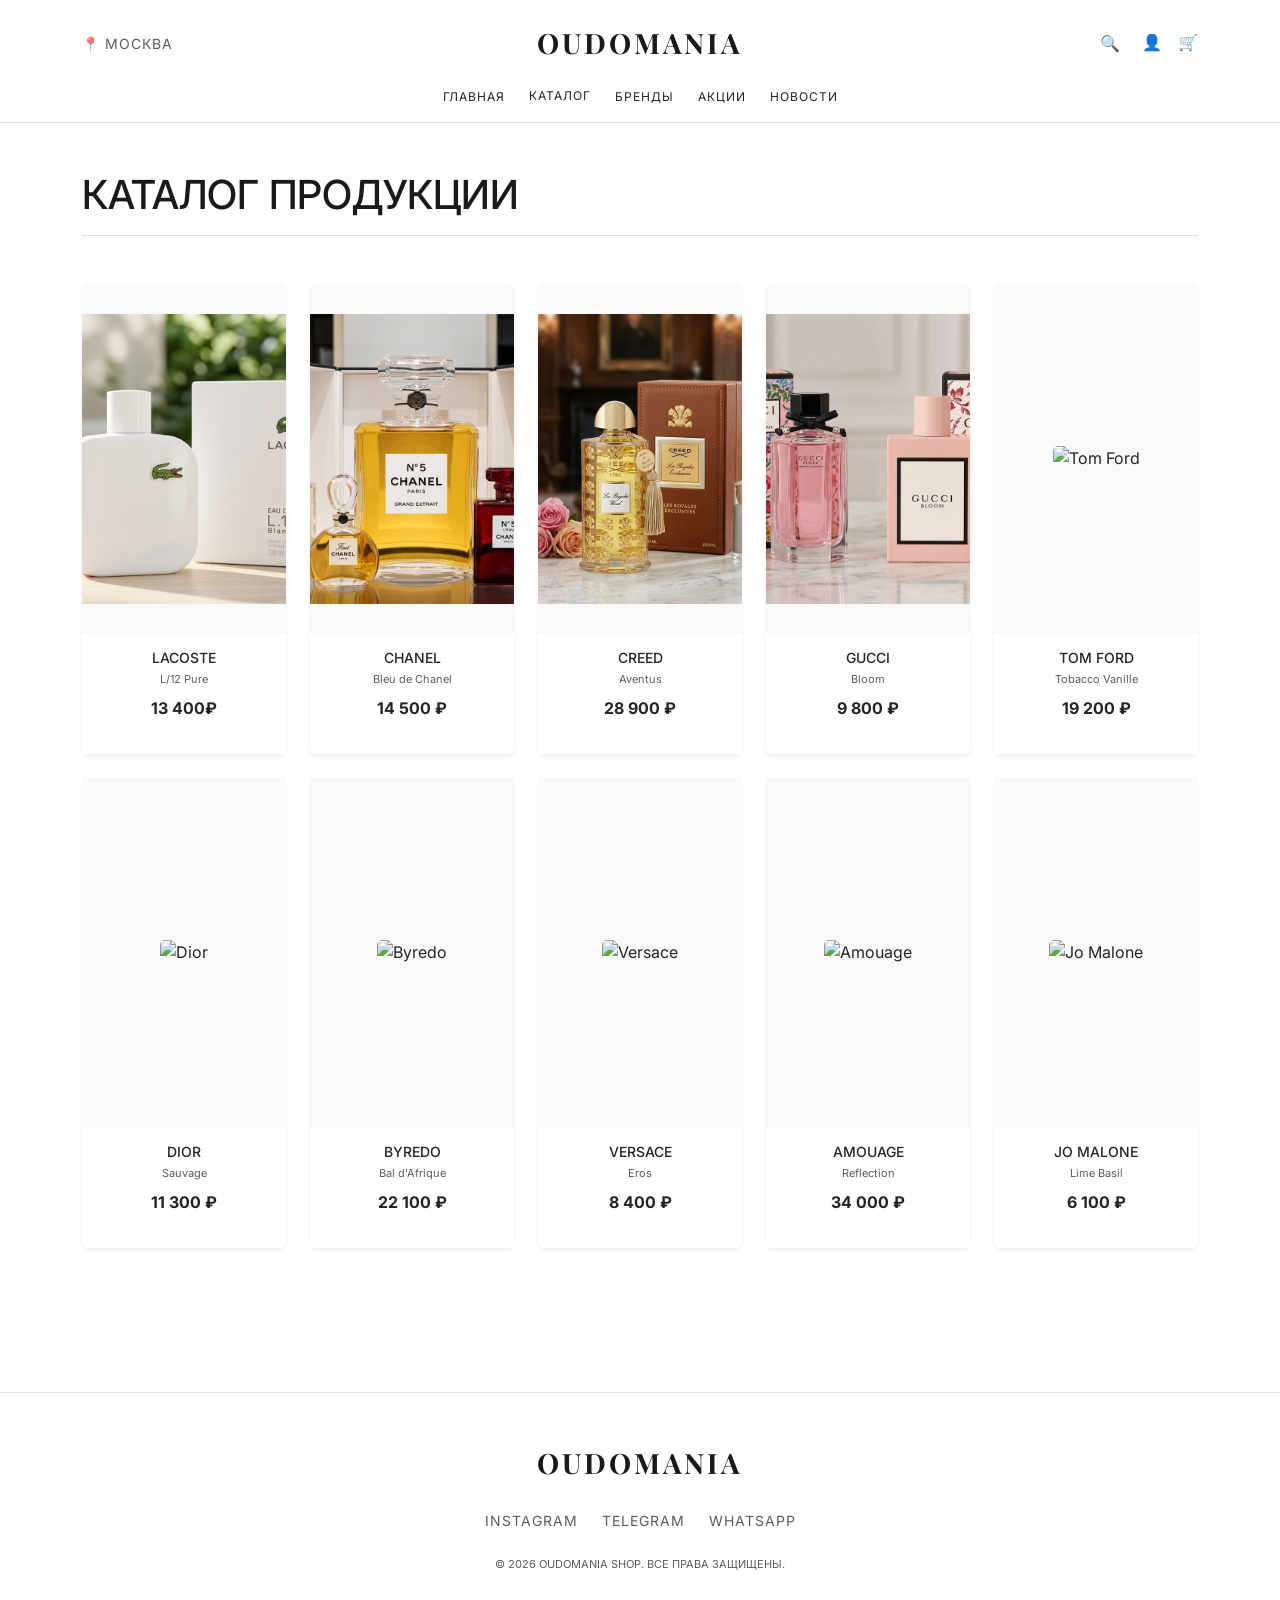
==== Oudomania/Oudomania shop/pages/catalog.html @ a00db02e "lessons" ====
<!DOCTYPE html>
<html lang="ru">
<head>
    <meta charset="UTF-8">
    <meta name="viewport" content="width=device-width, initial-scale=1.0">
    <title>Каталог | Oudomania</title>
    <link rel="icon" type="image/jpeg" href="../img/Абоки.jpeg">
    <link href="https://cdn.jsdelivr.net/npm/bootstrap@5.3.3/dist/css/bootstrap.min.css" rel="stylesheet">
    <link rel="stylesheet" href="../style/main.css">
</head>
<body>

    <header class="header bg-white border-bottom sticky-top">
        <nav class="navbar navbar-light py-3">
            <div class="container">
                <div class="d-flex align-items-center justify-content-between w-100 flex-nowrap">
                    <div class="flex-grow-1" style="flex-basis: 0;">
                        <span class="text-muted small text-uppercase" style="letter-spacing: 1px;">📍 Москва</span>
                    </div>

                    <a class="navbar-brand mx-auto logo" href="../templates/index.html" style="text-decoration: none; color: inherit; margin: 0;">Oudomania</a>

                    <div class="d-flex gap-3 flex-grow-1 justify-content-end" style="flex-basis: 0;">
                        <button class="icon-btn border-0 bg-transparent">🔍</button>
                        <a href="profile.html" class="icon-btn text-decoration-none">👤</a>
                        <a href="cart.html" href="../templates/cart.html" class="icon-btn text-decoration-none">🛒</a>
                    </div>
                </div>

                <div class="w-100 mt-3">
                    <ul class="nav justify-content-center text-uppercase gap-4" style="font-size: 13px; list-style: none; padding: 0; display: flex; flex-wrap: nowrap;">
                        <li class="nav-item"><a class="nav-link p-0 text-dark" href="../templates/index.html">главная</a></li>
                        <li class="nav-item"><a class="nav-link p-0 text-dark active" href="catalog.html">каталог</a></li>
                        <li class="nav-item"><a class="nav-link p-0 text-dark" href="brands.html">бренды</a></li>
                        <li class="nav-item"><a class="nav-link p-0 text-dark" href="stocks.html">акции</a></li>
                        <li class="nav-item"><a class="nav-link p-0 text-dark" href="../pages/news.html">Новости</a></li>
                    </ul>
                </div>
            </div>
        </nav>
    </header>

    <main class="container py-5">
        <h1 class="text-uppercase mb-5 border-bottom pb-3">Каталог продукции</h1>
        
        <div class="row row-cols-1 row-cols-md-3 row-cols-lg-5 g-4 mb-5">
            
            <div class="col">
                <div class="card border-0 shadow-sm h-100 hover-up" data-bs-toggle="modal" data-bs-target="#authModal" style="cursor: pointer;">
                    <div class="card-img-wrapper">
                        <img src="../img/Lois.png" class="card-img-top" alt="Lacoste">
                    </div>
                    <div class="card-body text-center">
                        <h6 class="text-uppercase small mb-1">Lacoste</h6>
                        <p class="text-muted mb-2" style="font-size: 11px;">L/12 Pure</p>
                        <p class="fw-bold">13 400₽</p>
                    </div>
                </div>
            </div>

            <div class="col">
                <div class="card border-0 shadow-sm h-100 hover-up" data-bs-toggle="modal" data-bs-target="#authModal" style="cursor: pointer;">
                    <div class="card-img-wrapper">
                        <img src="../img/Chanel.png" class="card-img-top" alt="Chanel">
                    </div>
                    <div class="card-body text-center">
                        <h6 class="text-uppercase small mb-1">Chanel</h6>
                        <p class="text-muted mb-2" style="font-size: 11px;">Bleu de Chanel</p>
                        <p class="fw-bold">14 500 ₽</p>
                    </div>
                </div>
            </div>

            <div class="col">
                <div class="card border-0 shadow-sm h-100 hover-up" data-bs-toggle="modal" data-bs-target="#authModal" style="cursor: pointer;">
                    <div class="card-img-wrapper">
                        <img src="../img/Creed.png" class="card-img-top" alt="Creed">
                    </div>
                    <div class="card-body text-center">
                        <h6 class="text-uppercase small mb-1">Creed</h6>
                        <p class="text-muted mb-2" style="font-size: 11px;">Aventus</p>
                        <p class="fw-bold">28 900 ₽</p>
                    </div>
                </div>
            </div>

            <div class="col">
                <div class="card border-0 shadow-sm h-100 hover-up" data-bs-toggle="modal" data-bs-target="#authModal" style="cursor: pointer;">
                    <div class="card-img-wrapper">
                        <img src="../img/Gucci.png" class="card-img-top" alt="Gucci">
                    </div>
                    <div class="card-body text-center">
                        <h6 class="text-uppercase small mb-1">Gucci</h6>
                        <p class="text-muted mb-2" style="font-size: 11px;">Bloom</p>
                        <p class="fw-bold">9 800 ₽</p>
                    </div>
                </div>
            </div>

            <div class="col">
                <div class="card border-0 shadow-sm h-100 hover-up" data-bs-toggle="modal" data-bs-target="#authModal" style="cursor: pointer;">
                    <div class="card-img-wrapper">
                        <img src="../img/том форд.png" class="card-img-top" alt="Tom Ford">
                    </div>
                    <div class="card-body text-center">
                        <h6 class="text-uppercase small mb-1">Tom Ford</h6>
                        <p class="text-muted mb-2" style="font-size: 11px;">Tobacco Vanille</p>
                        <p class="fw-bold">19 200 ₽</p>
                    </div>
                </div>
            </div>

            <div class="col">
                <div class="card border-0 shadow-sm h-100 hover-up" data-bs-toggle="modal" data-bs-target="#authModal" style="cursor: pointer;">
                    <div class="card-img-wrapper">
                        <img src="../img/default-perfume.png" class="card-img-top" alt="Dior">
                    </div>
                    <div class="card-body text-center">
                        <h6 class="text-uppercase small mb-1">Dior</h6>
                        <p class="text-muted mb-2" style="font-size: 11px;">Sauvage</p>
                        <p class="fw-bold">11 300 ₽</p>
                    </div>
                </div>
            </div>

            <div class="col">
                <div class="card border-0 shadow-sm h-100 hover-up" data-bs-toggle="modal" data-bs-target="#authModal" style="cursor: pointer;">
                    <div class="card-img-wrapper">
                        <img src="../img/default-perfume.png" class="card-img-top" alt="Byredo">
                    </div>
                    <div class="card-body text-center">
                        <h6 class="text-uppercase small mb-1">Byredo</h6>
                        <p class="text-muted mb-2" style="font-size: 11px;">Bal d'Afrique</p>
                        <p class="fw-bold">22 100 ₽</p>
                    </div>
                </div>
            </div>

            <div class="col">
                <div class="card border-0 shadow-sm h-100 hover-up" data-bs-toggle="modal" data-bs-target="#authModal" style="cursor: pointer;">
                    <div class="card-img-wrapper">
                        <img src="../img/default-perfume.png" class="card-img-top" alt="Versace">
                    </div>
                    <div class="card-body text-center">
                        <h6 class="text-uppercase small mb-1">Versace</h6>
                        <p class="text-muted mb-2" style="font-size: 11px;">Eros</p>
                        <p class="fw-bold">8 400 ₽</p>
                    </div>
                </div>
            </div>

            <div class="col">
                <div class="card border-0 shadow-sm h-100 hover-up" data-bs-toggle="modal" data-bs-target="#authModal" style="cursor: pointer;">
                    <div class="card-img-wrapper">
                        <img src="../img/default-perfume.png" class="card-img-top" alt="Amouage">
                    </div>
                    <div class="card-body text-center">
                        <h6 class="text-uppercase small mb-1">Amouage</h6>
                        <p class="text-muted mb-2" style="font-size: 11px;">Reflection</p>
                        <p class="fw-bold">34 000 ₽</p>
                    </div>
                </div>
            </div>

            <div class="col">
                <div class="card border-0 shadow-sm h-100 hover-up" data-bs-toggle="modal" data-bs-target="#authModal" style="cursor: pointer;">
                    <div class="card-img-wrapper">
                        <img src="../img/default-perfume.png" class="card-img-top" alt="Jo Malone">
                    </div>
                    <div class="card-body text-center">
                        <h6 class="text-uppercase small mb-1">Jo Malone</h6>
                        <p class="text-muted mb-2" style="font-size: 11px;">Lime Basil</p>
                        <p class="fw-bold">6 100 ₽</p>
                    </div>
                </div>
            </div>

        </div>

    </main>

    <div class="modal fade" id="authModal" tabindex="-1" aria-hidden="true">
        <div class="modal-dialog modal-dialog-centered">
            <div class="modal-content rounded-0">
                <div class="modal-body p-5">
                    <div class="text-end">
                        <button type="button" class="btn-close" data-bs-dismiss="modal" aria-label="Close"></button>
                    </div>
                    <div class="text-center mb-4">
                        <h4 class="text-uppercase fw-bold mb-3" style="letter-spacing: 2px;">Присоединяйтесь</h4>
                        <p class="text-muted small">Войдите или создайте аккаунт, чтобы просмотреть подробные характеристики аромата и оформить заказ.</p>
                    </div>
                    <form class="needs-validation" novalidate>
                        <div class="mb-3">
                            <input type="email" class="form-control form-control-lg fs-6" placeholder="Email" required>
                        </div>
                        <div class="mb-4">
                            <input type="password" class="form-control form-control-lg fs-6" placeholder="Пароль" required>
                        </div>
                        <button type="submit" class="btn btn-dark w-100 py-3 text-uppercase small">Войти в кабинет</button>
                    </form>
                    <div class="mt-4 pt-3 border-top text-center">
                        <a href="#" class="text-muted small text-decoration-none">У меня еще нет аккаунта</a>
                    </div>
                </div>
            </div>
        </div>
    </div>

    <footer class="footer bg-white border-top py-5 text-center mt-5">
    <div class="container">
        <div class="logo mb-4">Oudomania</div>
        <div class="d-flex justify-content-center gap-4 mb-4 small text-uppercase" style="letter-spacing: 1px;">
            <a href="https://instagram.com/ТВОЙ_НИК" class="text-muted text-decoration-none" target="_blank">Instagram</a>
            <a href="https://t.me/AirParfum_bot" class="text-muted text-decoration-none" target="_blank">Telegram</a>
            <a href="https://wa.me/79000000000" class="text-muted text-decoration-none" target="_blank">WhatsApp</a>
        </div>
        <p class="text-muted" style="font-size: 11px;">© 2026 OUDOMANIA SHOP. ВСЕ ПРАВА ЗАЩИЩЕНЫ.</p>
    </div>
</footer>

    <script src="https://cdn.jsdelivr.net/npm/bootstrap@5.3.3/dist/js/bootstrap.bundle.min.js"></script>
    <script>
        (function () {
            'use strict'
            var forms = document.querySelectorAll('.needs-validation')
            Array.prototype.slice.call(forms).forEach(function (form) {
                form.addEventListener('submit', function (event) {
                    if (!form.checkValidity()) {
                        event.preventDefault()
                        event.stopPropagation()
                    }
                    form.classList.add('was-validated')
                }, false)
            })
        })()
    </script>
</body>
</html>
---- Oudomania/Oudomania shop/style/main.css ----
@import url('https://fonts.googleapis.com/css2?family=Inter:wght@300;400;600&family=Playfair+Display:ital,wght@0,400;1,700&display=swap');

:root {
    --main-font: 'Inter', sans-serif;
    --accent-font: 'Playfair Display', serif;
    --dark: #1a1a1a;
}

* {
    box-sizing: border-box;
}

body {
    font-family: var(--main-font);
    color: var(--dark);
    overflow-x: hidden;
    line-height: 1.6;
}

.logo {
    font-family: var(--accent-font);
    font-size: 28px;
    letter-spacing: 3px;
    text-transform: uppercase;
    font-weight: bold;
    text-decoration: none;
    color: var(--dark) !important;
}

.nav a {
    text-decoration: none;
    color: #888;
    font-size: 12px;
    text-transform: uppercase;
    letter-spacing: 1px;
    transition: all 0.3s ease;
}

.nav a:hover, .nav a.active {
    color: var(--dark);
    transform: translateY(-1px);
}

.hero-banner {
    background-color: #f5f5f5;
    background-size: cover;
    background-position: center; 
    height: 80vh;
    display: flex;
    align-items: center;
}

.card {
    transition: transform 0.4s cubic-bezier(0.165, 0.84, 0.44, 1), box-shadow 0.4s ease;
    border: none !important;
    background: transparent;
}

.card:hover {
    transform: translateY(-10px);
    box-shadow: 0 20px 40px rgba(0,0,0,0.08) !important;
}

.card-img-wrapper {
    height: 350px;
    display: flex;
    align-items: center;
    justify-content: center;
    overflow: hidden;
    padding: 30px;
    background-color: #f9f9f9;
}

.card-img-top {
    max-height: 100%;
    width: auto;
    object-fit: contain;
    transition: transform 0.6s ease;
}

.card:hover .card-img-top {
    transform: scale(1.1);
}

.modal-content {
    border-radius: 0;
    border: none;
    box-shadow: 0 25px 50px rgba(0,0,0,0.1);
}

.form-control {
    border-radius: 0;
    border-width: 0 0 1px 0;
    padding: 12px 0;
    background: transparent;
}

.form-control:focus {
    box-shadow: none;
    border-color: var(--dark);
}

.btn-dark {
    background: var(--dark);
    border-radius: 0;
    border: none;
    padding: 15px;
    text-transform: uppercase;
    font-size: 12px;
    letter-spacing: 2px;
    transition: 0.3s;
}

.btn-dark:hover {
    background: #333;
}

.brand-letter {
    font-family: var(--accent-font);
    font-size: 2.5rem;
    border-bottom: 1px solid #eee;
    margin-bottom: 1.5rem;
}

.brand-link {
    color: #666;
    text-decoration: none;
    display: block;
    margin-bottom: 8px;
    text-transform: uppercase;
    font-size: 0.85rem;
    transition: 0.3s;
}

.brand-link:hover {
    color: var(--dark);
    padding-left: 5px;
}

.footer-links a {
    text-decoration: none;
    color: #6c757d;
    transition: color 0.2s;
}

.footer-links a:hover {
    color: var(--dark);
}

@media (max-width: 768px) {
    .hero-banner { height: 400px; }
    .card-img-wrapper { height: 250px; }
    .logo { font-size: 22px; }
}
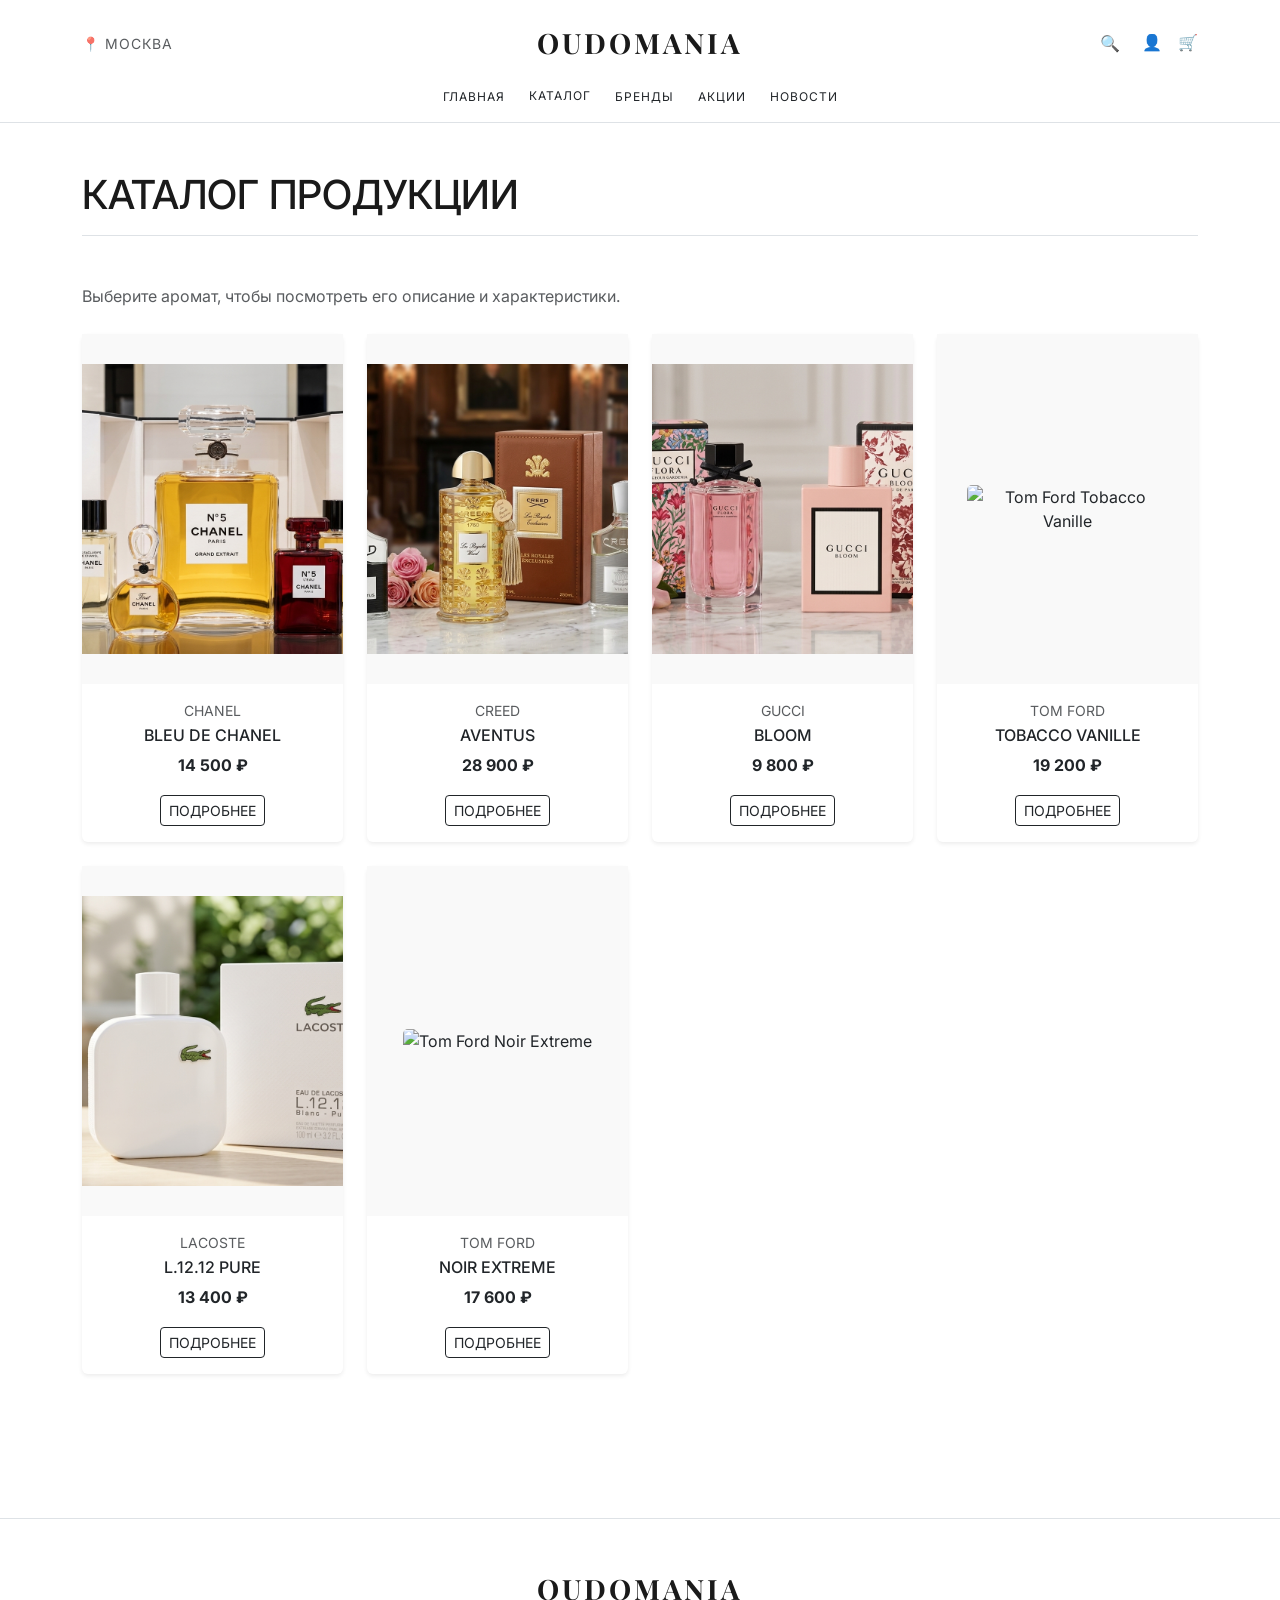
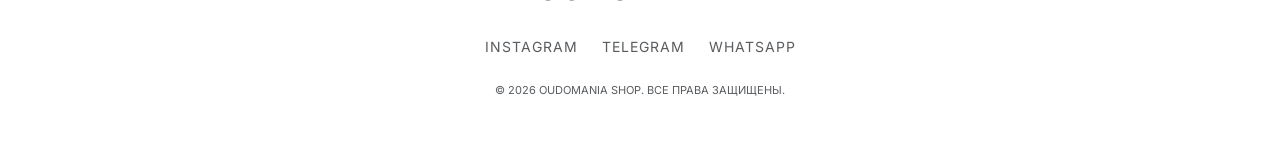
==== commit 0939253f: "lessons" ====
--- a/Oudomania/Oudomania shop/pages/catalog.html
+++ b/Oudomania/Oudomania shop/pages/catalog.html
@@ -43,7 +43,8 @@
     <main class="container py-5">
         <h1 class="text-uppercase mb-5 border-bottom pb-3">Каталог продукции</h1>
         
-        <div class="row row-cols-1 row-cols-md-3 row-cols-lg-5 g-4 mb-5">
+        <p class="text-muted mb-4">Выберите аромат, чтобы посмотреть его описание и характеристики.</p>
+        <div class="row row-cols-1 row-cols-md-3 row-cols-lg-4 g-4 mb-5" data-perfume-list aria-live="polite">
             
             <div class="col">
                 <div class="card border-0 shadow-sm h-100 hover-up" data-bs-toggle="modal" data-bs-target="#authModal" style="cursor: pointer;">
@@ -178,6 +179,34 @@
         </div>
 
     </main>
+
+    <div class="modal fade" id="perfumeDetailModal" tabindex="-1" aria-labelledby="perfumeDetailTitle" aria-hidden="true">
+        <div class="modal-dialog modal-dialog-centered modal-lg">
+            <div class="modal-content rounded-0">
+                <div class="modal-header border-0">
+                    <p class="text-uppercase text-muted small mb-0" data-detail-brand></p>
+                    <button type="button" class="btn-close" data-bs-dismiss="modal" aria-label="Закрыть"></button>
+                </div>
+                <div class="modal-body pt-0">
+                    <div class="row align-items-center g-4">
+                        <div class="col-md-5 text-center"><img data-detail-image class="img-fluid" style="max-height:320px;object-fit:contain" alt=""></div>
+                        <div class="col-md-7">
+                            <h2 class="h3 text-uppercase" id="perfumeDetailTitle" data-detail-name></h2>
+                            <p class="h5 mb-4" data-detail-price></p>
+                            <p data-detail-description></p>
+                            <dl class="row small">
+                                <dt class="col-4">Объём</dt><dd class="col-8" data-detail-volume></dd>
+                                <dt class="col-4">Для кого</dt><dd class="col-8" data-detail-gender></dd>
+                                <dt class="col-4">Семейство</dt><dd class="col-8" data-detail-family></dd>
+                                <dt class="col-4">Ноты</dt><dd class="col-8" data-detail-notes></dd>
+                            </dl>
+                            <button type="button" class="btn btn-dark text-uppercase" data-detail-add data-cart-add>В корзину</button>
+                        </div>
+                    </div>
+                </div>
+            </div>
+        </div>
+    </div>
 
     <div class="modal fade" id="authModal" tabindex="-1" aria-hidden="true">
         <div class="modal-dialog modal-dialog-centered">
@@ -190,14 +219,28 @@
                         <h4 class="text-uppercase fw-bold mb-3" style="letter-spacing: 2px;">Присоединяйтесь</h4>
                         <p class="text-muted small">Войдите или создайте аккаунт, чтобы просмотреть подробные характеристики аромата и оформить заказ.</p>
                     </div>
-                    <form class="needs-validation" novalidate>
+                    <form class="needs-validation oudomania-signup" novalidate>
                         <div class="mb-3">
-                            <input type="email" class="form-control form-control-lg fs-6" placeholder="Email" required>
+                            <label class="form-label small text-uppercase" for="signup-name">ФИО</label>
+                            <input id="signup-name" name="name" type="text" class="form-control form-control-lg fs-6" placeholder="Иванов Иван Иванович" autocomplete="name" pattern="[А-Яа-яЁё]+([ -][А-Яа-яЁё]+){1,2}" required>
+                            <div class="invalid-feedback">Введите имя, фамилию и, при необходимости, отчество.</div>
+                        </div>
+                        <div class="mb-3">
+                            <label class="form-label small text-uppercase" for="signup-phone">Номер телефона</label>
+                            <input id="signup-phone" name="phone" type="tel" class="form-control form-control-lg fs-6" placeholder="+7 (900) 123-45-67" autocomplete="tel" pattern="(\+7|8)?[ ()-]*[0-9]([ ()-]*[0-9]){9}" required>
+                            <div class="invalid-feedback">Введите номер из 10 цифр, например +7 (900) 123-45-67.</div>
+                        </div>
+                        <div class="mb-3">
+                            <label class="form-label small text-uppercase" for="signup-email">Электронная почта</label>
+                            <input id="signup-email" name="email" type="email" class="form-control form-control-lg fs-6" placeholder="name@example.com" autocomplete="email" required>
+                            <div class="invalid-feedback">Введите корректный адрес электронной почты.</div>
                         </div>
                         <div class="mb-4">
-                            <input type="password" class="form-control form-control-lg fs-6" placeholder="Пароль" required>
-                        </div>
-                        <button type="submit" class="btn btn-dark w-100 py-3 text-uppercase small">Войти в кабинет</button>
+                            <label class="form-label small text-uppercase" for="signup-password">Пароль</label>
+                            <input id="signup-password" name="password" type="password" class="form-control form-control-lg fs-6" placeholder="Пароль" autocomplete="new-password" required>
+                        </div>
+                        <button type="submit" class="btn btn-dark w-100 py-3 text-uppercase small">Зарегистрироваться</button>
+                        <div class="signup-success" role="status" aria-live="polite"></div>
                     </form>
                     <div class="mt-4 pt-3 border-top text-center">
                         <a href="#" class="text-muted small text-decoration-none">У меня еще нет аккаунта</a>
@@ -220,20 +263,8 @@
 </footer>
 
     <script src="https://cdn.jsdelivr.net/npm/bootstrap@5.3.3/dist/js/bootstrap.bundle.min.js"></script>
-    <script>
-        (function () {
-            'use strict'
-            var forms = document.querySelectorAll('.needs-validation')
-            Array.prototype.slice.call(forms).forEach(function (form) {
-                form.addEventListener('submit', function (event) {
-                    if (!form.checkValidity()) {
-                        event.preventDefault()
-                        event.stopPropagation()
-                    }
-                    form.classList.add('was-validated')
-                }, false)
-            })
-        })()
-    </script>
+    <script src="../js/validation.js"></script>
+    <script src="../js/shop.js"></script>
+    <script src="../js/catalog.js"></script>
 </body>
-</html>+</html>
--- a/Oudomania/Oudomania shop/style/main.css
+++ b/Oudomania/Oudomania shop/style/main.css
@@ -100,6 +100,26 @@
     border-color: var(--dark);
 }
 
+.oudomania-signup .form-label {
+    color: #777;
+    letter-spacing: 1px;
+}
+
+.oudomania-signup .form-control {
+    font-size: 0.95rem;
+}
+
+.oudomania-signup .invalid-feedback {
+    font-size: 0.75rem;
+}
+
+.signup-success {
+    color: #45634d;
+    font-size: 0.875rem;
+    margin-top: 1rem;
+    text-align: center;
+}
+
 .btn-dark {
     background: var(--dark);
     border-radius: 0;
@@ -151,4 +171,4 @@
     .hero-banner { height: 400px; }
     .card-img-wrapper { height: 250px; }
     .logo { font-size: 22px; }
-}+}
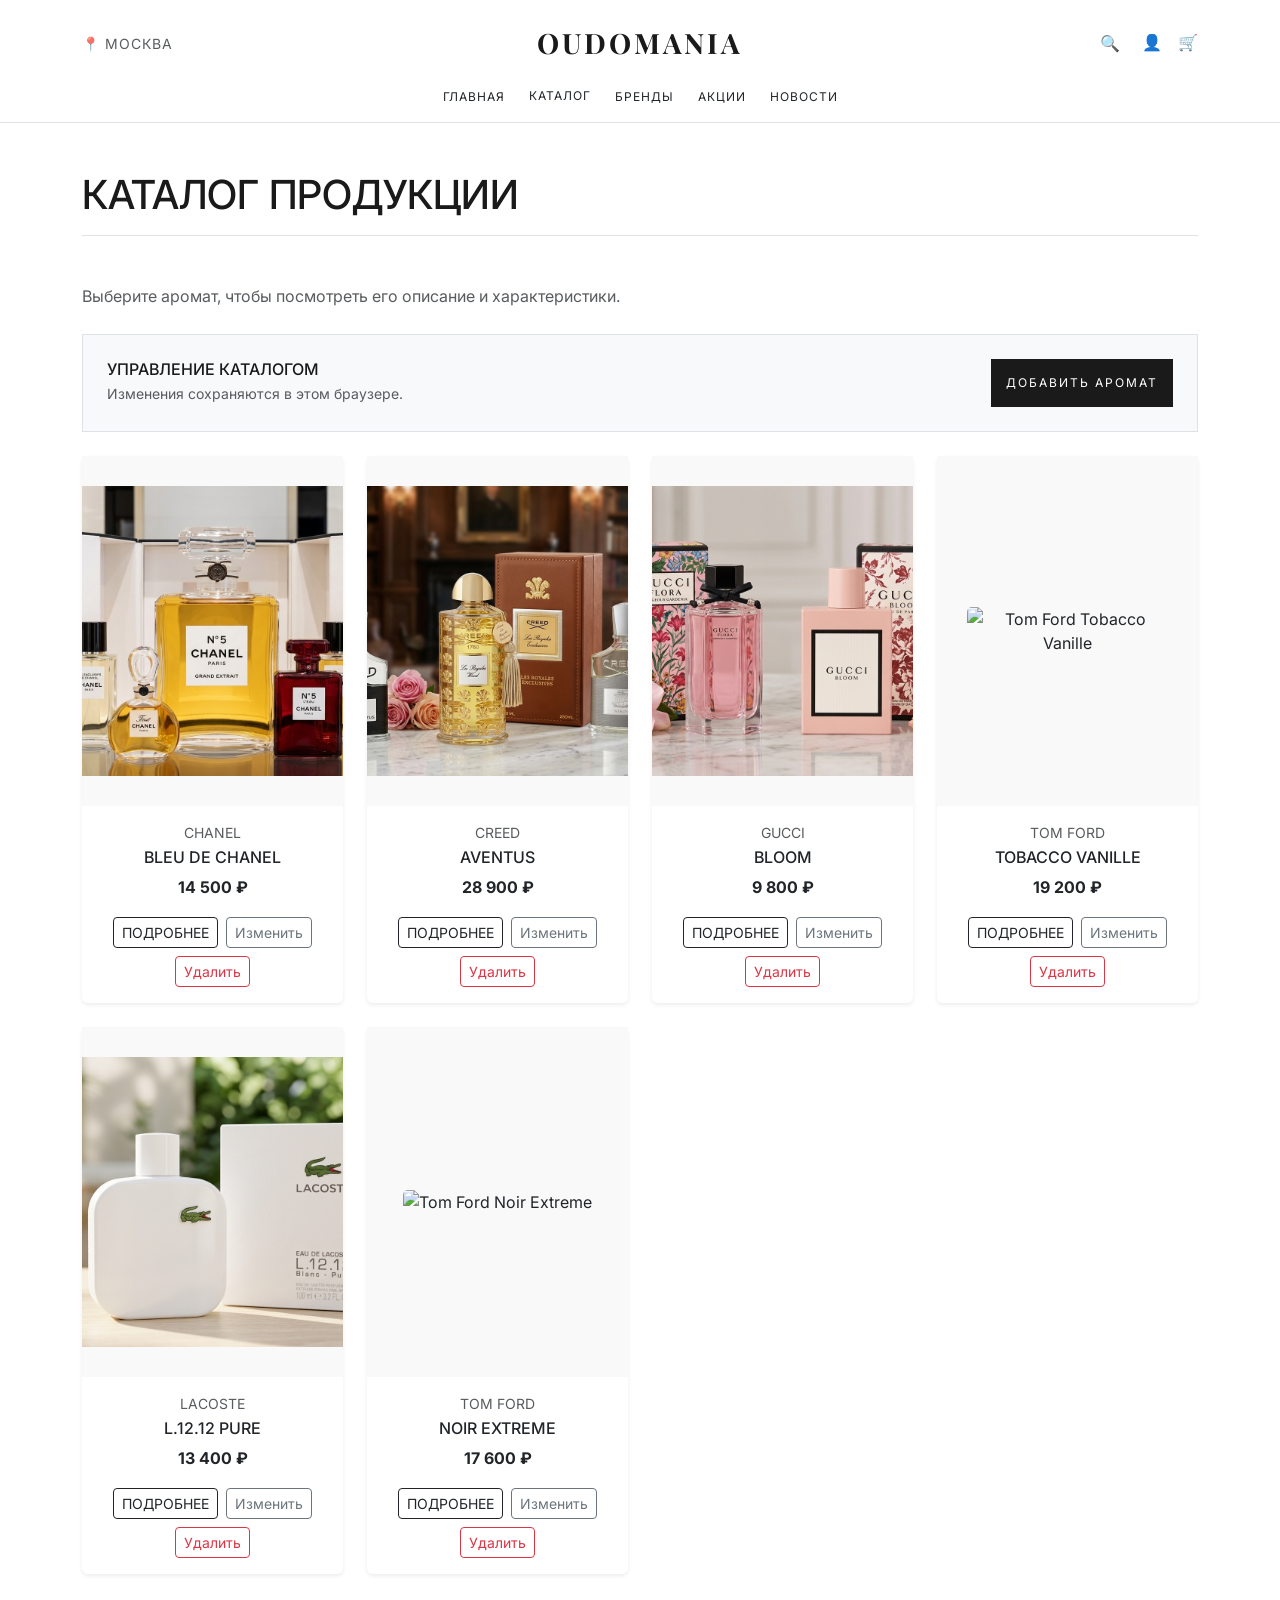
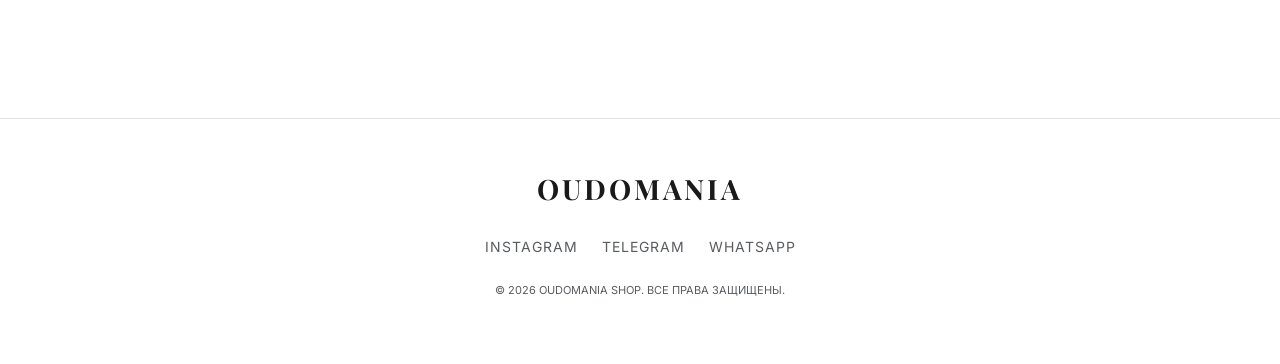
==== commit 7604c409: "lessons" ====
--- a/Oudomania/Oudomania shop/pages/catalog.html
+++ b/Oudomania/Oudomania shop/pages/catalog.html
@@ -44,6 +44,15 @@
         <h1 class="text-uppercase mb-5 border-bottom pb-3">Каталог продукции</h1>
         
         <p class="text-muted mb-4">Выберите аромат, чтобы посмотреть его описание и характеристики.</p>
+        <section class="catalog-manager mb-4 p-3 p-md-4 border bg-light" aria-labelledby="catalogManagerTitle">
+            <div class="d-flex flex-wrap align-items-center justify-content-between gap-3">
+                <div>
+                    <h2 class="h6 text-uppercase mb-1" id="catalogManagerTitle">Управление каталогом</h2>
+                    <p class="small text-muted mb-0" data-catalog-status>Изменения сохраняются в этом браузере.</p>
+                </div>
+                <button class="btn btn-dark btn-sm text-uppercase" type="button" data-product-create>Добавить аромат</button>
+            </div>
+        </section>
         <div class="row row-cols-1 row-cols-md-3 row-cols-lg-4 g-4 mb-5" data-perfume-list aria-live="polite">
             
             <div class="col">
@@ -179,6 +188,34 @@
         </div>
 
     </main>
+
+    <div class="modal fade" id="productEditorModal" tabindex="-1" aria-labelledby="productEditorTitle" aria-hidden="true">
+        <div class="modal-dialog modal-dialog-centered modal-lg modal-dialog-scrollable">
+            <div class="modal-content rounded-0">
+                <form data-product-form>
+                    <div class="modal-header">
+                        <h2 class="modal-title h5 text-uppercase" id="productEditorTitle" data-editor-title>Новый аромат</h2>
+                        <button type="button" class="btn-close" data-bs-dismiss="modal" aria-label="Закрыть"></button>
+                    </div>
+                    <div class="modal-body">
+                        <input type="hidden" name="id">
+                        <div class="row g-3">
+                            <div class="col-md-6"><label class="form-label" for="product-brand">Бренд</label><input class="form-control" id="product-brand" name="brand" required maxlength="80"></div>
+                            <div class="col-md-6"><label class="form-label" for="product-name">Название аромата</label><input class="form-control" id="product-name" name="name" required maxlength="120"></div>
+                            <div class="col-md-6"><label class="form-label" for="product-price">Цена, ₽</label><input class="form-control" id="product-price" name="price" type="number" min="1" step="1" required></div>
+                            <div class="col-md-6"><label class="form-label" for="product-volume">Объём</label><input class="form-control" id="product-volume" name="volume" placeholder="100 мл" required maxlength="40"></div>
+                            <div class="col-md-6"><label class="form-label" for="product-gender">Для кого</label><input class="form-control" id="product-gender" name="gender" placeholder="Унисекс" required maxlength="60"></div>
+                            <div class="col-md-6"><label class="form-label" for="product-family">Семейство аромата</label><input class="form-control" id="product-family" name="family" required maxlength="120"></div>
+                            <div class="col-12"><label class="form-label" for="product-notes">Ноты</label><input class="form-control" id="product-notes" name="notes" required maxlength="250"></div>
+                            <div class="col-12"><label class="form-label" for="product-image">Путь к фото или URL</label><input class="form-control" id="product-image" name="image" placeholder="../img/Chanel.png" required maxlength="500"></div>
+                            <div class="col-12"><label class="form-label" for="product-description">Описание</label><textarea class="form-control" id="product-description" name="description" rows="3" required maxlength="600"></textarea></div>
+                        </div>
+                    </div>
+                    <div class="modal-footer"><button type="button" class="btn btn-outline-secondary" data-bs-dismiss="modal">Отмена</button><button type="submit" class="btn btn-dark">Сохранить аромат</button></div>
+                </form>
+            </div>
+        </div>
+    </div>
 
     <div class="modal fade" id="perfumeDetailModal" tabindex="-1" aria-labelledby="perfumeDetailTitle" aria-hidden="true">
         <div class="modal-dialog modal-dialog-centered modal-lg">
--- a/Oudomania/Oudomania shop/style/main.css
+++ b/Oudomania/Oudomania shop/style/main.css
@@ -82,6 +82,55 @@
     transform: scale(1.1);
 }
 
+/* Анимации каталога запускаются событиями из catalog.js. */
+.catalog-title-enter {
+    animation: catalog-fade-in 0.7s ease both;
+}
+
+.catalog-card-enter {
+    opacity: 0;
+    animation: catalog-card-appear 0.55s ease forwards;
+    animation-delay: calc(var(--card-order, 0) * 70ms);
+}
+
+.perfume-image-wiggle {
+    animation: perfume-wiggle 0.45s ease;
+}
+
+.perfume-card-tap {
+    animation: perfume-tap 0.25s ease;
+}
+
+@keyframes catalog-fade-in {
+    from { opacity: 0; transform: translateY(14px); }
+    to { opacity: 1; transform: translateY(0); }
+}
+
+@keyframes catalog-card-appear {
+    from { opacity: 0; transform: translateY(18px); }
+    to { opacity: 1; transform: translateY(0); }
+}
+
+@keyframes perfume-wiggle {
+    0%, 100% { transform: scale(1.1) rotate(0); }
+    35% { transform: scale(1.14) rotate(-3deg); }
+    70% { transform: scale(1.14) rotate(3deg); }
+}
+
+@keyframes perfume-tap {
+    50% { transform: scale(0.98); }
+}
+
+@media (prefers-reduced-motion: reduce) {
+    .catalog-title-enter,
+    .catalog-card-enter,
+    .perfume-image-wiggle,
+    .perfume-card-tap {
+        animation-duration: 0.01ms;
+        animation-delay: 0ms;
+    }
+}
+
 .modal-content {
     border-radius: 0;
     border: none;
